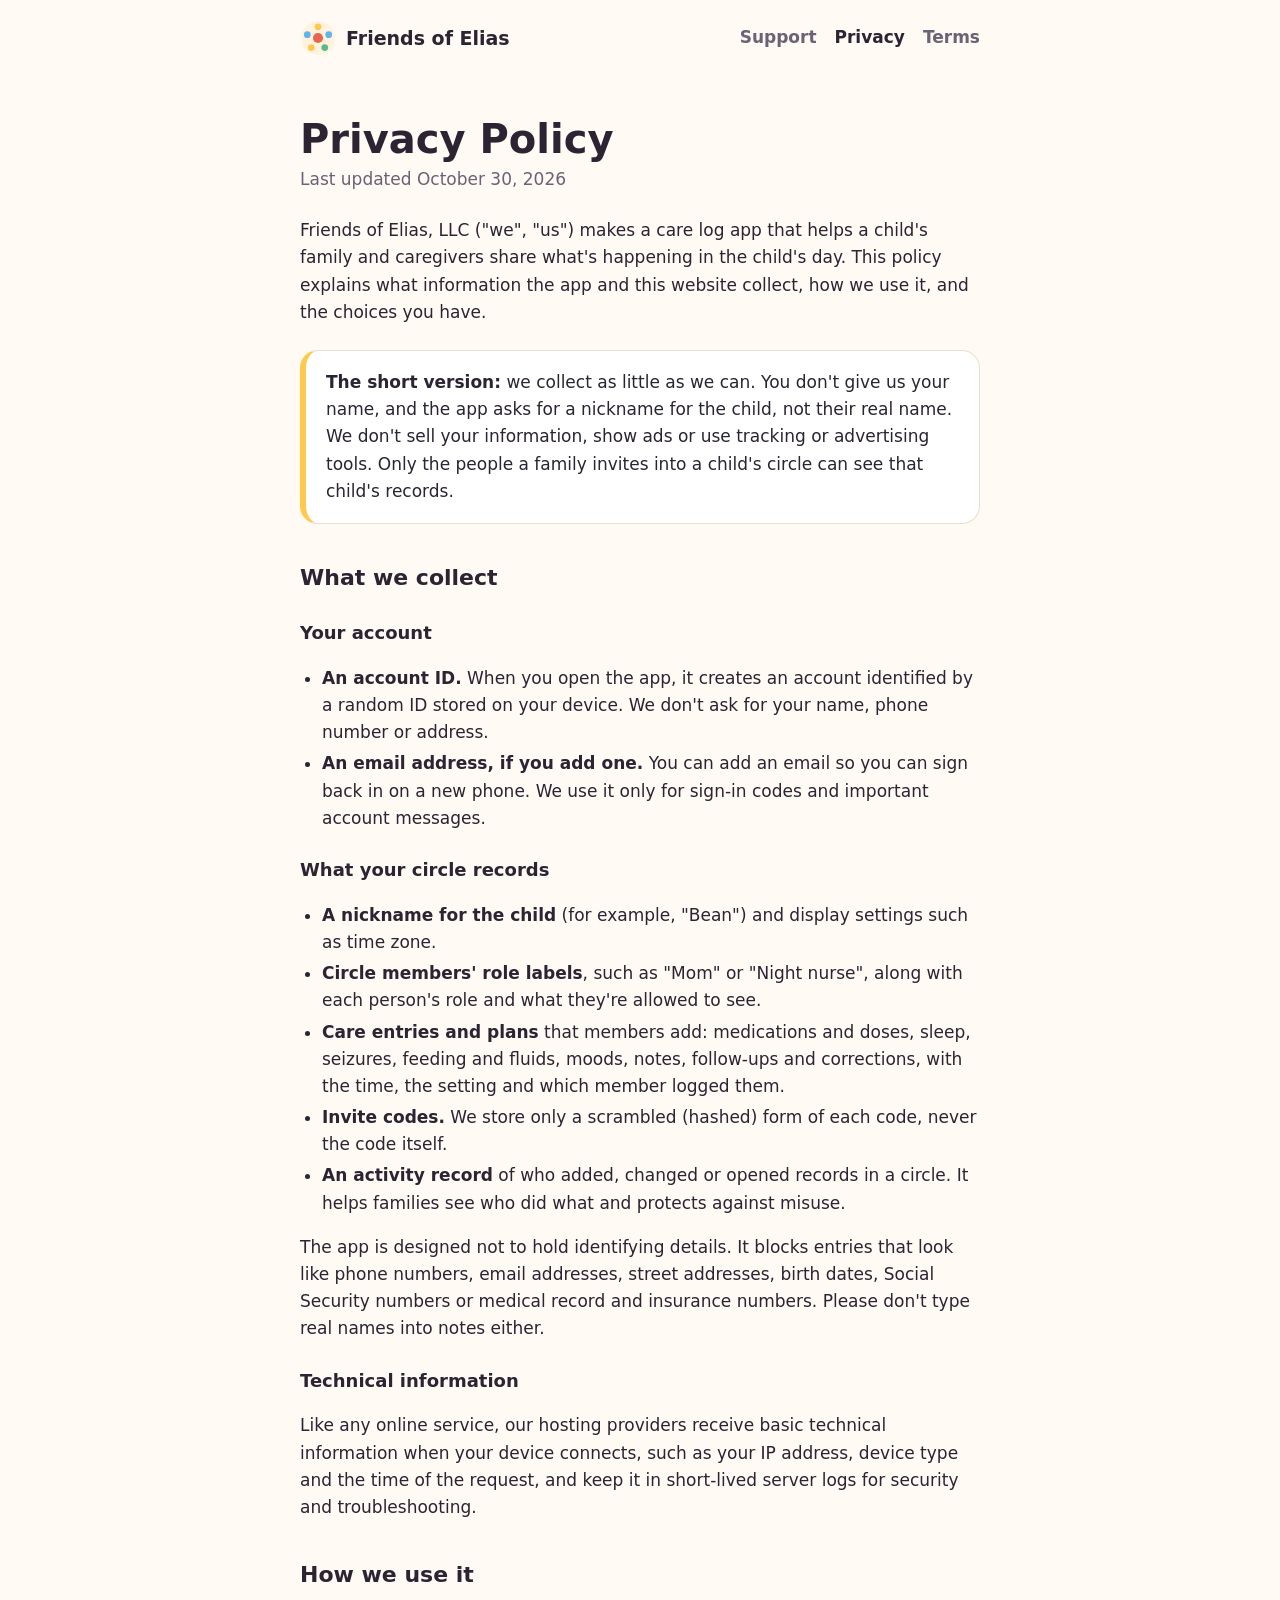
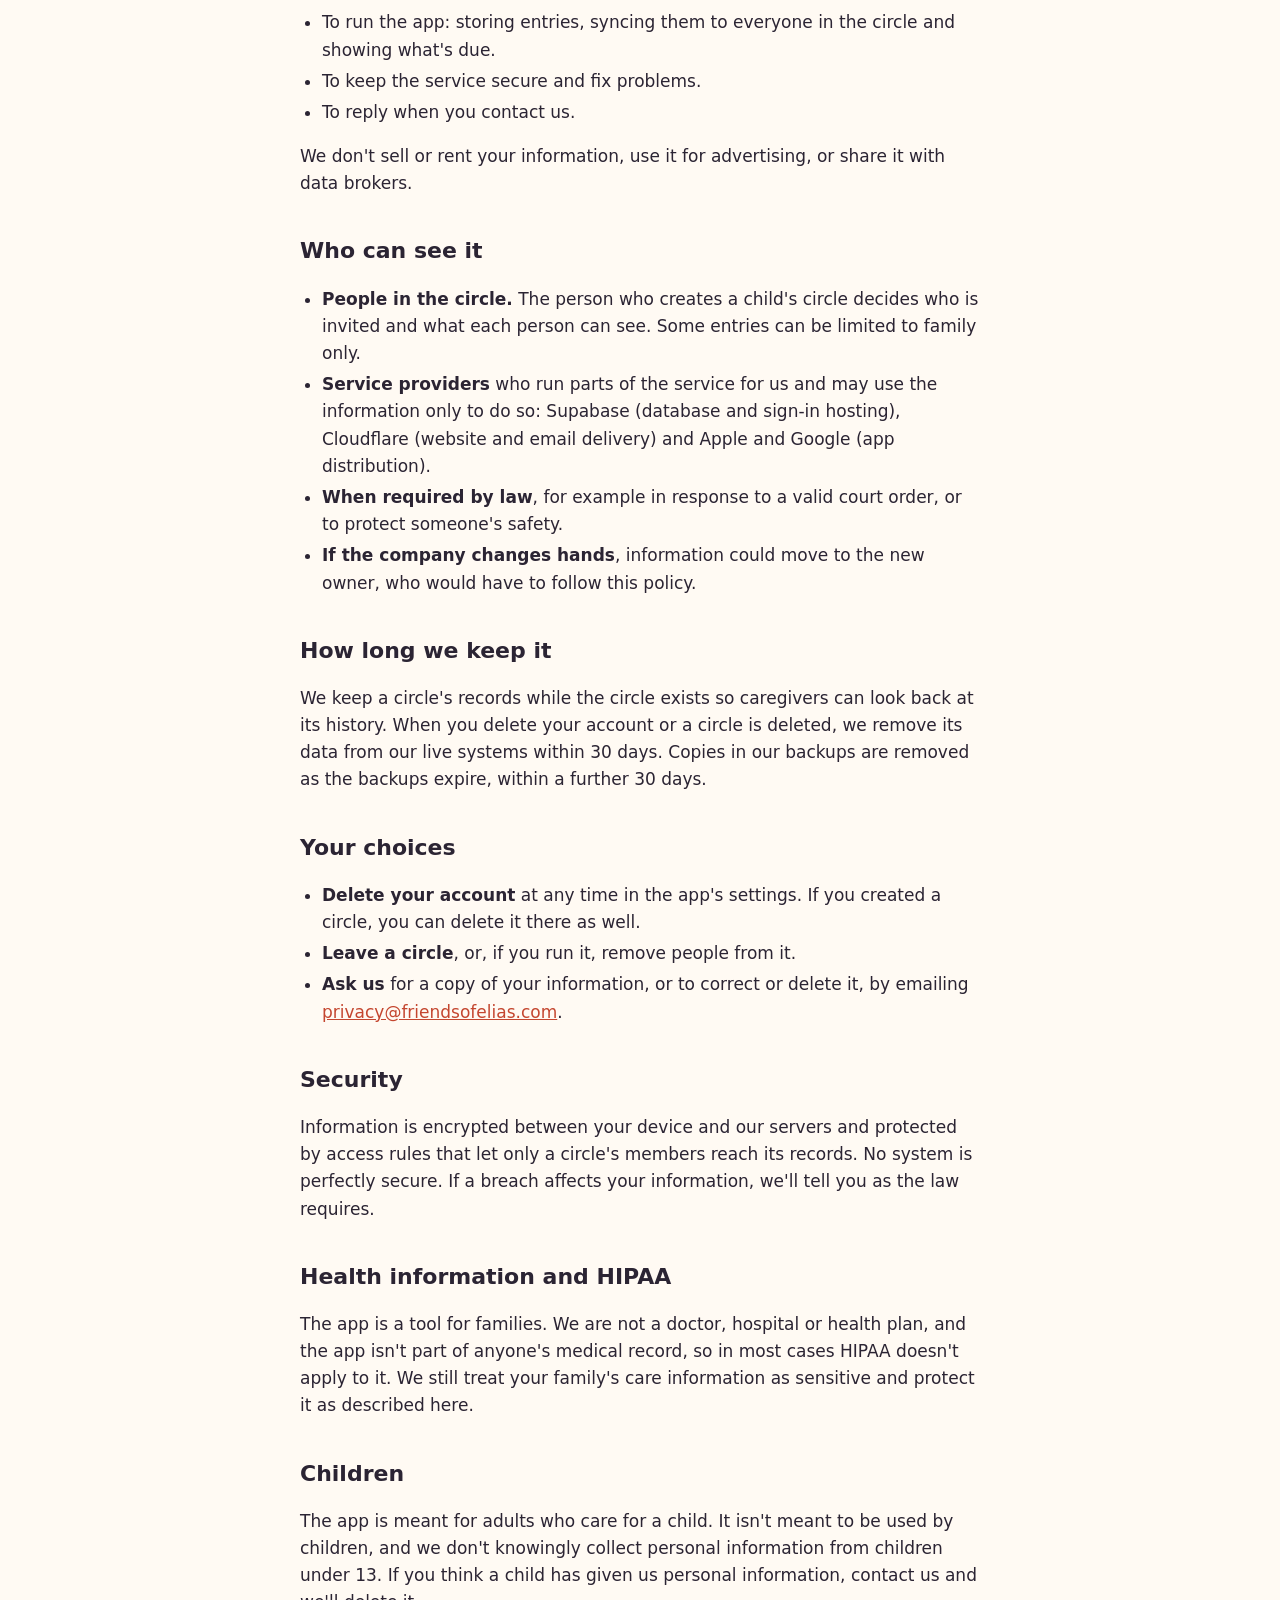
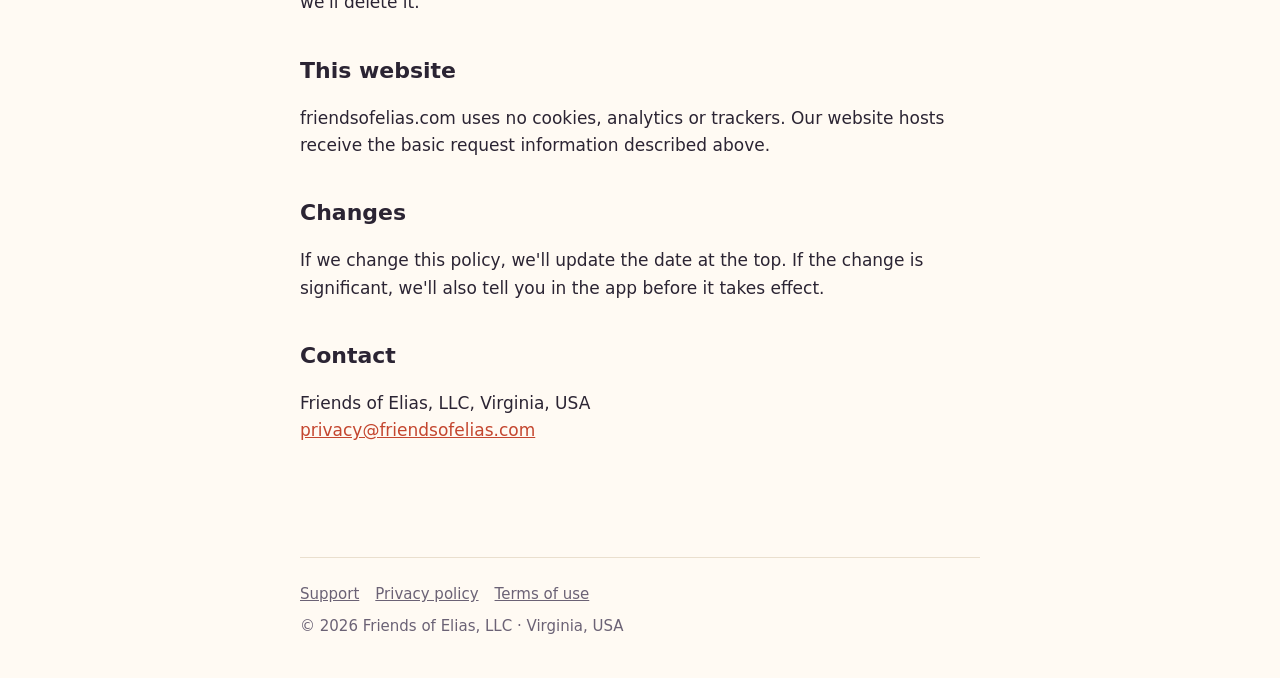
==== privacy/index.html @ a3c77271 "Add the Friends of Elias website: home, support, privacy policy and terms" ====
<!doctype html>
<html lang="en">
<head>
  <meta charset="utf-8">
  <meta name="viewport" content="width=device-width, initial-scale=1">
  <title>Privacy Policy · Friends of Elias</title>
  <meta name="description" content="How the Friends of Elias care app handles your family's information.">
  <link rel="icon" href="/favicon.svg" type="image/svg+xml">
  <link rel="stylesheet" href="/styles.css">
</head>
<body>
  <div class="wrap">
    <header class="site">
      <a class="brand" href="/"><img src="/favicon.svg" alt="" width="36" height="36">Friends of Elias</a>
      <nav class="site" aria-label="Main">
        <a href="/support/">Support</a>
        <a href="/privacy/" aria-current="page">Privacy</a>
        <a href="/terms/">Terms</a>
      </nav>
    </header>

    <main class="doc">
      <h1>Privacy Policy</h1>
      <p class="updated">Last updated October 30, 2026</p>

      <p>Friends of Elias, LLC ("we", "us") makes a care log app that helps a child's family and
        caregivers share what's happening in the child's day. This policy explains what information
        the app and this website collect, how we use it, and the choices you have.</p>

      <div class="callout">
        <p><strong>The short version:</strong> we collect as little as we can. You don't give us your
          name, and the app asks for a nickname for the child, not their real name. We don't sell
          your information, show ads or use tracking or advertising tools. Only the people a family
          invites into a child's circle can see that child's records.</p>
      </div>

      <h2>What we collect</h2>
      <h3>Your account</h3>
      <ul>
        <li><strong>An account ID.</strong> When you open the app, it creates an account identified
          by a random ID stored on your device. We don't ask for your name, phone number or address.</li>
        <li><strong>An email address, if you add one.</strong> You can add an email so you can sign
          back in on a new phone. We use it only for sign-in codes and important account messages.</li>
      </ul>

      <h3>What your circle records</h3>
      <ul>
        <li><strong>A nickname for the child</strong> (for example, "Bean") and display settings
          such as time zone.</li>
        <li><strong>Circle members' role labels</strong>, such as "Mom" or "Night nurse", along with
          each person's role and what they're allowed to see.</li>
        <li><strong>Care entries and plans</strong> that members add: medications and doses, sleep,
          seizures, feeding and fluids, moods, notes, follow-ups and corrections, with the time, the
          setting and which member logged them.</li>
        <li><strong>Invite codes.</strong> We store only a scrambled (hashed) form of each code, never
          the code itself.</li>
        <li><strong>An activity record</strong> of who added, changed or opened records in a circle.
          It helps families see who did what and protects against misuse.</li>
      </ul>
      <p>The app is designed not to hold identifying details. It blocks entries that look like
        phone numbers, email addresses, street addresses, birth dates, Social Security numbers or
        medical record and insurance numbers. Please don't type real names into notes either.</p>

      <h3>Technical information</h3>
      <p>Like any online service, our hosting providers receive basic technical information when
        your device connects, such as your IP address, device type and the time of the request,
        and keep it in short-lived server logs for security and troubleshooting.</p>

      <h2>How we use it</h2>
      <ul>
        <li>To run the app: storing entries, syncing them to everyone in the circle and showing
          what's due.</li>
        <li>To keep the service secure and fix problems.</li>
        <li>To reply when you contact us.</li>
      </ul>
      <p>We don't sell or rent your information, use it for advertising, or share it with data
        brokers.</p>

      <h2>Who can see it</h2>
      <ul>
        <li><strong>People in the circle.</strong> The person who creates a child's circle decides
          who is invited and what each person can see. Some entries can be limited to family only.</li>
        <li><strong>Service providers</strong> who run parts of the service for us and may use the
          information only to do so: Supabase (database and sign-in hosting), Cloudflare (website and
          email delivery) and Apple and Google (app distribution).</li>
        <li><strong>When required by law</strong>, for example in response to a valid court order, or
          to protect someone's safety.</li>
        <li><strong>If the company changes hands</strong>, information could move to the new owner,
          who would have to follow this policy.</li>
      </ul>

      <h2>How long we keep it</h2>
      <p>We keep a circle's records while the circle exists so caregivers can look back at its
        history. When you delete your account or a circle is deleted, we remove its data from our
        live systems within 30 days. Copies in our backups are removed as the backups expire, within
        a further 30 days.</p>

      <h2>Your choices</h2>
      <ul>
        <li><strong>Delete your account</strong> at any time in the app's settings. If you created a
          circle, you can delete it there as well.</li>
        <li><strong>Leave a circle</strong>, or, if you run it, remove people from it.</li>
        <li><strong>Ask us</strong> for a copy of your information, or to correct or delete it, by
          emailing <a href="mailto:privacy@friendsofelias.com">privacy@friendsofelias.com</a>.</li>
      </ul>

      <h2>Security</h2>
      <p>Information is encrypted between your device and our servers and protected by access
        rules that let only a circle's members reach its records. No system is perfectly secure.
        If a breach affects your information, we'll tell you as the law requires.</p>

      <h2>Health information and HIPAA</h2>
      <p>The app is a tool for families. We are not a doctor, hospital or health plan, and the app
        isn't part of anyone's medical record, so in most cases HIPAA doesn't apply to it. We still
        treat your family's care information as sensitive and protect it as described here.</p>

      <h2>Children</h2>
      <p>The app is meant for adults who care for a child. It isn't meant to be used by children,
        and we don't knowingly collect personal information from children under 13. If you think a
        child has given us personal information, contact us and we'll delete it.</p>

      <h2>This website</h2>
      <p>friendsofelias.com uses no cookies, analytics or trackers. Our website hosts receive the
        basic request information described above.</p>

      <h2>Changes</h2>
      <p>If we change this policy, we'll update the date at the top. If the change is significant,
        we'll also tell you in the app before it takes effect.</p>

      <h2>Contact</h2>
      <p>Friends of Elias, LLC, Virginia, USA<br>
        <a href="mailto:privacy@friendsofelias.com">privacy@friendsofelias.com</a></p>
    </main>

    <footer class="site">
      <nav aria-label="Footer">
        <a href="/support/">Support</a>
        <a href="/privacy/">Privacy policy</a>
        <a href="/terms/">Terms of use</a>
      </nav>
      <div>© 2026 Friends of Elias, LLC · Virginia, USA</div>
    </footer>
  </div>
</body>
</html>
---- styles.css ----
:root {
  --bg: #fffaf3;
  --surface: #ffffff;
  --text: #2b2433;
  --muted: #6b6275;
  --border: #eadfce;
  --accent: #e8664f;
  --accent-text: #ffffff;
  --sun: #ffc94d;
  --sky: #5fb4e8;
  --leaf: #59b98a;
  --link: #c4462f;
  --radius: 18px;
  color-scheme: light dark;
}

@media (prefers-color-scheme: dark) {
  :root {
    --bg: #1d1a22;
    --surface: #26222c;
    --text: #f4eee6;
    --muted: #b3a9bc;
    --border: #3a3442;
    --accent: #f07a64;
    --accent-text: #1d1a22;
    --link: #ff9a85;
  }
}

* { box-sizing: border-box; }

html { -webkit-text-size-adjust: 100%; }

body {
  margin: 0;
  background: var(--bg);
  color: var(--text);
  font-family: ui-rounded, "SF Pro Rounded", system-ui, -apple-system, "Segoe UI", Roboto, sans-serif;
  font-size: 17px;
  line-height: 1.6;
}

a { color: var(--link); }

.wrap { max-width: 720px; margin: 0 auto; padding: 0 20px; }

header.site {
  display: flex; align-items: center; justify-content: space-between; gap: 16px;
  padding: 20px 0; flex-wrap: wrap;
}
.brand { display: flex; align-items: center; gap: 10px; color: var(--text); text-decoration: none; font-weight: 800; font-size: 19px; }
.brand img { width: 36px; height: 36px; flex: none; }
nav.site { display: flex; gap: 18px; flex-wrap: wrap; }
nav.site a { color: var(--muted); text-decoration: none; font-weight: 600; }
nav.site a:hover, nav.site a[aria-current="page"] { color: var(--text); }

.hero { padding: 48px 0 32px; }
.hero h1 { font-size: clamp(34px, 7vw, 52px); line-height: 1.1; margin: 0 0 16px; letter-spacing: -0.02em; }
.hero p { font-size: 20px; color: var(--muted); margin: 0; max-width: 34em; }
.dots { display: inline-flex; gap: 6px; margin-bottom: 20px; }
.dots span { width: 12px; height: 12px; border-radius: 50%; }

.cards { display: grid; gap: 16px; grid-template-columns: repeat(auto-fit, minmax(200px, 1fr)); margin: 32px 0; }
.card { background: var(--surface); border: 1px solid var(--border); border-radius: var(--radius); padding: 20px; }
.card h3 { margin: 0 0 6px; font-size: 18px; }
.card p { margin: 0; color: var(--muted); font-size: 16px; }

.callout { background: var(--surface); border: 1px solid var(--border); border-left: 6px solid var(--sun); border-radius: var(--radius); padding: 18px 20px; margin: 24px 0; }
.callout p { margin: 0; }

.button {
  display: inline-block; background: var(--accent); color: var(--accent-text); text-decoration: none;
  font-weight: 700; padding: 12px 22px; border-radius: 999px;
}

main.doc { padding: 24px 0 48px; }
main.doc h1 { font-size: clamp(30px, 6vw, 40px); line-height: 1.15; margin: 16px 0 4px; }
main.doc .updated { color: var(--muted); margin: 0 0 24px; }
main.doc h2 { font-size: 22px; margin: 36px 0 8px; }
main.doc h3 { font-size: 18px; margin: 24px 0 6px; }
main.doc ul { padding-left: 22px; }
main.doc li { margin: 4px 0; }

footer.site { border-top: 1px solid var(--border); margin-top: 48px; padding: 24px 0 40px; color: var(--muted); font-size: 15px; }
footer.site nav { display: flex; gap: 16px; flex-wrap: wrap; margin-bottom: 8px; }
footer.site a { color: var(--muted); }
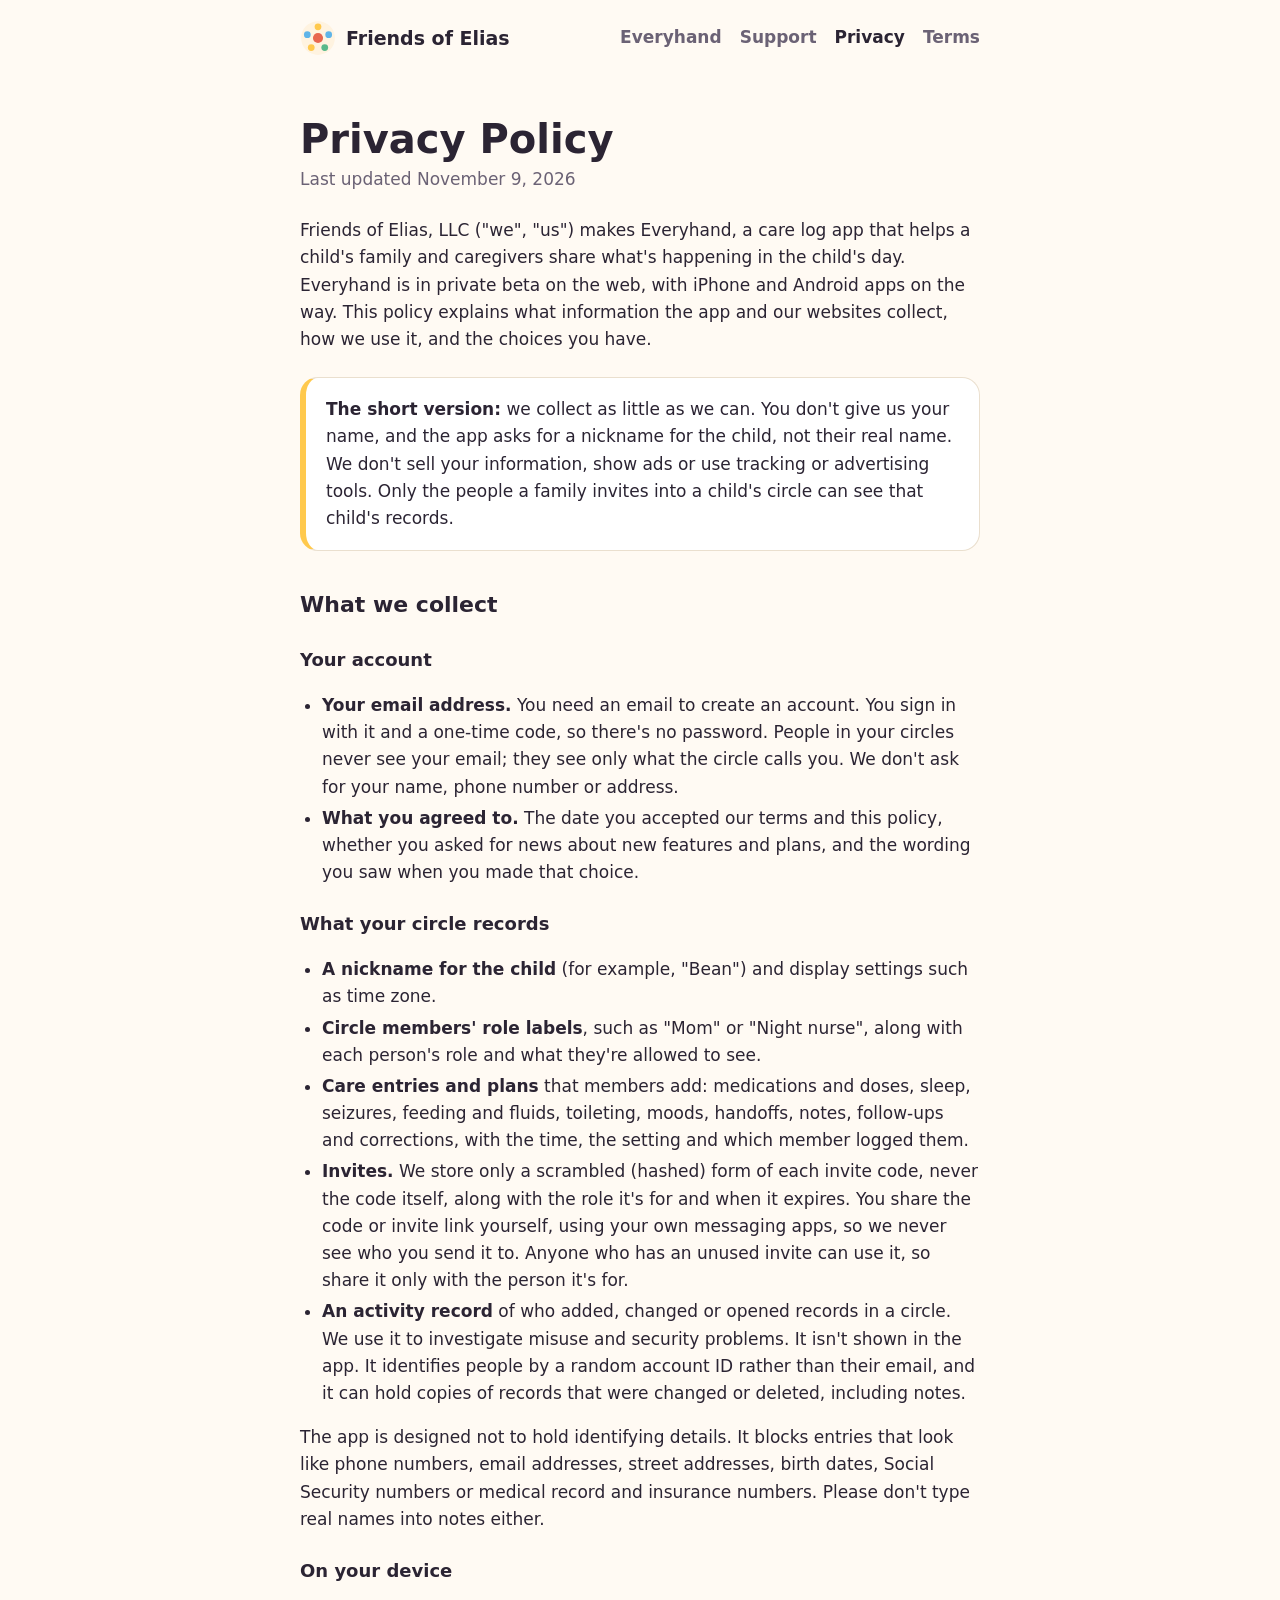
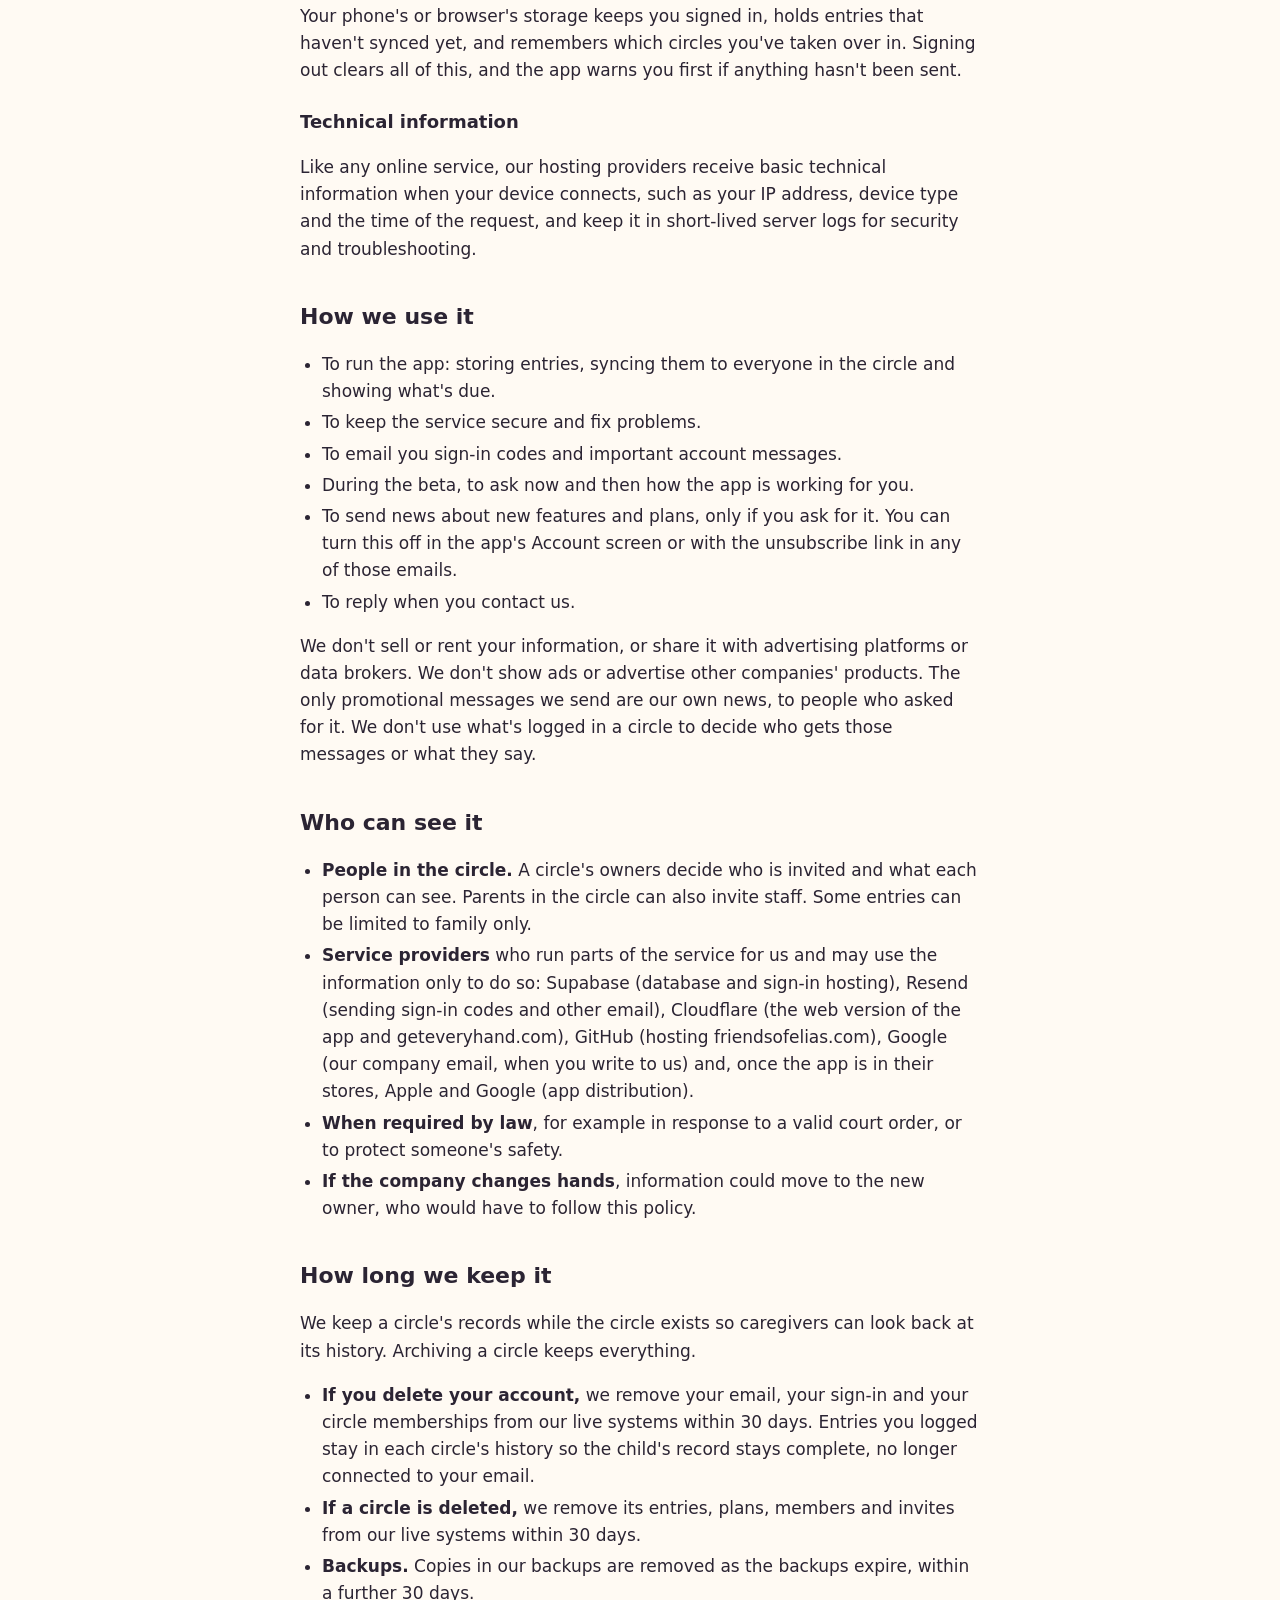
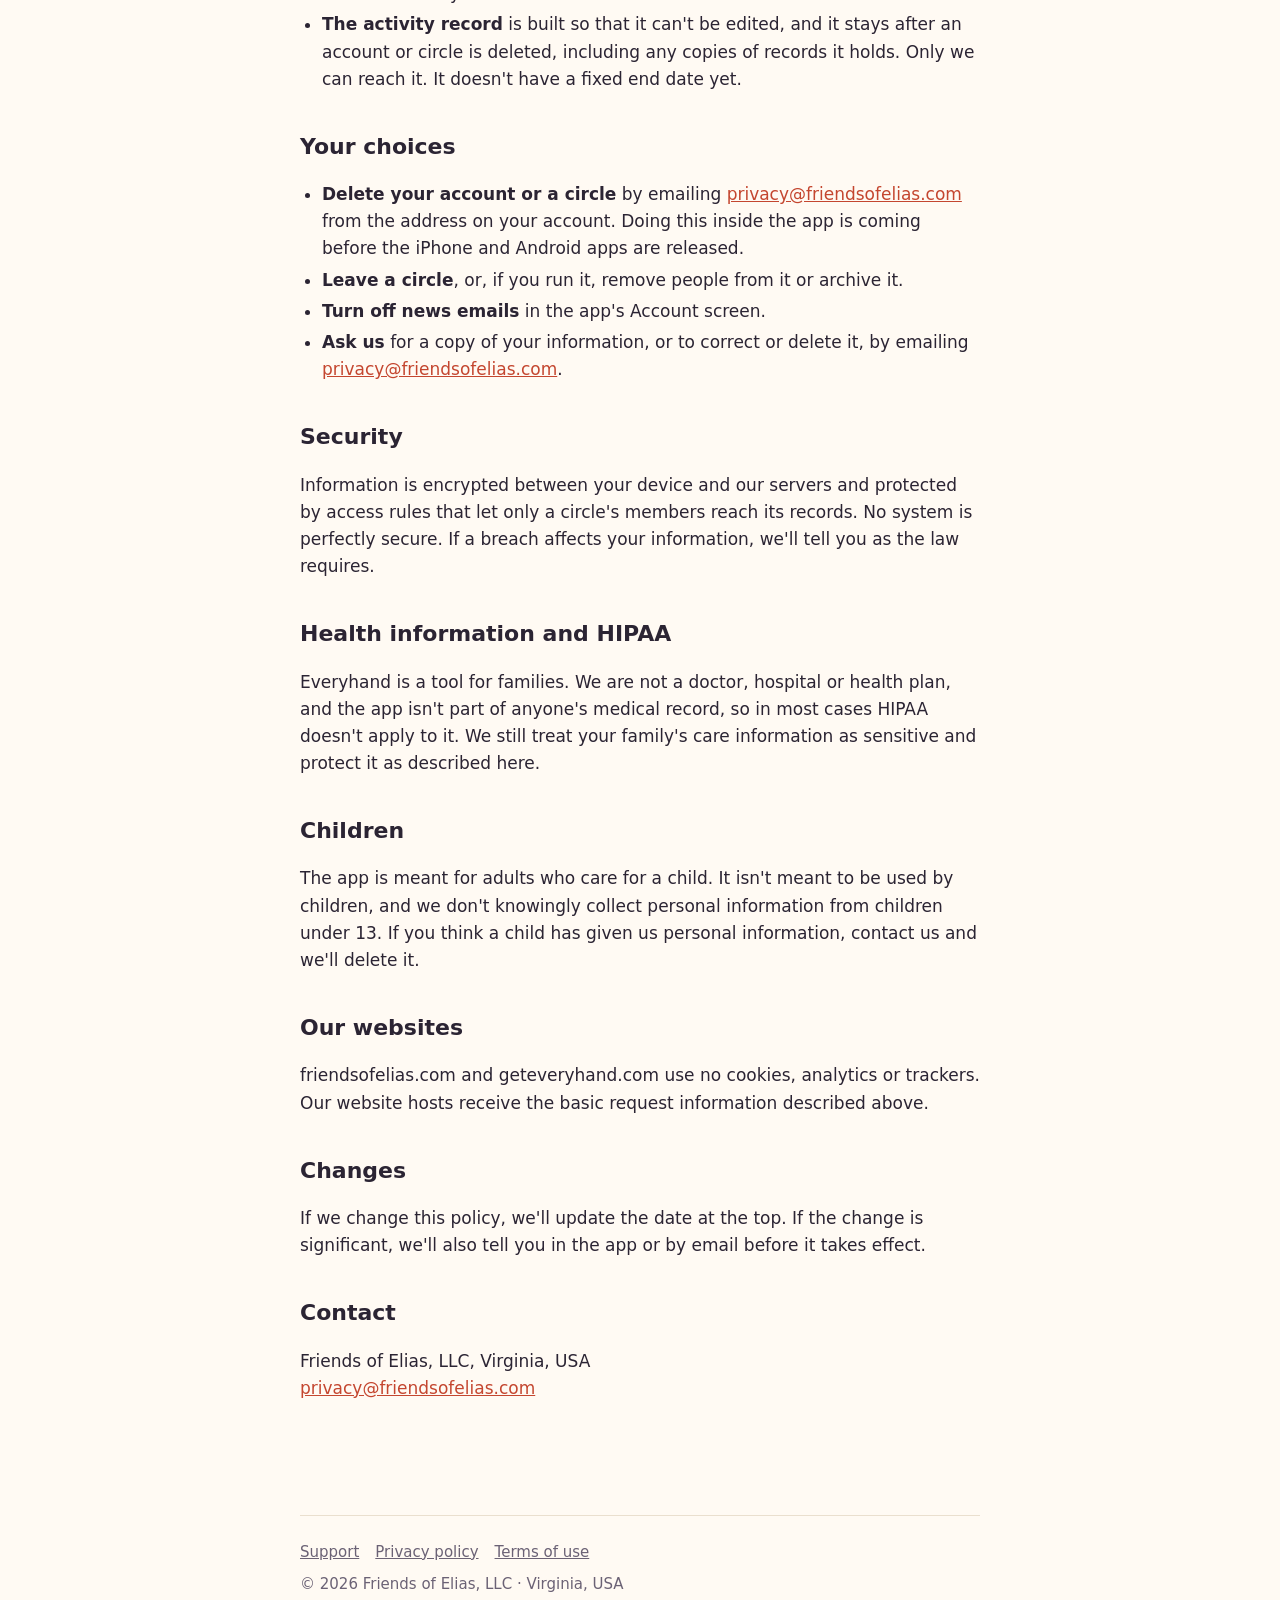
==== commit d5778b28: "Name Everyhand across the site, and correct the privacy policy The live policy still described the o" ====
--- a/privacy/index.html
+++ b/privacy/index.html
@@ -4,7 +4,7 @@
   <meta charset="utf-8">
   <meta name="viewport" content="width=device-width, initial-scale=1">
   <title>Privacy Policy · Friends of Elias</title>
-  <meta name="description" content="How the Friends of Elias care app handles your family's information.">
+  <meta name="description" content="How Everyhand, the care log app from Friends of Elias, handles your family's information.">
   <link rel="icon" href="/favicon.svg" type="image/svg+xml">
   <link rel="stylesheet" href="/styles.css">
 </head>
@@ -13,6 +13,7 @@
     <header class="site">
       <a class="brand" href="/"><img src="/favicon.svg" alt="" width="36" height="36">Friends of Elias</a>
       <nav class="site" aria-label="Main">
+        <a href="https://geteveryhand.com/">Everyhand</a>
         <a href="/support/">Support</a>
         <a href="/privacy/" aria-current="page">Privacy</a>
         <a href="/terms/">Terms</a>
@@ -21,11 +22,12 @@
 
     <main class="doc">
       <h1>Privacy Policy</h1>
-      <p class="updated">Last updated October 30, 2026</p>
+      <p class="updated">Last updated November 9, 2026</p>
 
-      <p>Friends of Elias, LLC ("we", "us") makes a care log app that helps a child's family and
-        caregivers share what's happening in the child's day. This policy explains what information
-        the app and this website collect, how we use it, and the choices you have.</p>
+      <p>Friends of Elias, LLC ("we", "us") makes Everyhand, a care log app that helps a child's
+        family and caregivers share what's happening in the child's day. Everyhand is in private
+        beta on the web, with iPhone and Android apps on the way. This policy explains what
+        information the app and our websites collect, how we use it, and the choices you have.</p>
 
       <div class="callout">
         <p><strong>The short version:</strong> we collect as little as we can. You don't give us your
@@ -37,10 +39,13 @@
       <h2>What we collect</h2>
       <h3>Your account</h3>
       <ul>
-        <li><strong>An account ID.</strong> When you open the app, it creates an account identified
-          by a random ID stored on your device. We don't ask for your name, phone number or address.</li>
-        <li><strong>An email address, if you add one.</strong> You can add an email so you can sign
-          back in on a new phone. We use it only for sign-in codes and important account messages.</li>
+        <li><strong>Your email address.</strong> You need an email to create an account. You sign in
+          with it and a one-time code, so there's no password. People in your circles never see your
+          email; they see only what the circle calls you. We don't ask for your name, phone number
+          or address.</li>
+        <li><strong>What you agreed to.</strong> The date you accepted our terms and this policy,
+          whether you asked for news about new features and plans, and the wording you saw when you
+          made that choice.</li>
       </ul>
 
       <h3>What your circle records</h3>
@@ -50,16 +55,26 @@
         <li><strong>Circle members' role labels</strong>, such as "Mom" or "Night nurse", along with
           each person's role and what they're allowed to see.</li>
         <li><strong>Care entries and plans</strong> that members add: medications and doses, sleep,
-          seizures, feeding and fluids, moods, notes, follow-ups and corrections, with the time, the
-          setting and which member logged them.</li>
-        <li><strong>Invite codes.</strong> We store only a scrambled (hashed) form of each code, never
-          the code itself.</li>
+          seizures, feeding and fluids, toileting, moods, handoffs, notes, follow-ups and
+          corrections, with the time, the setting and which member logged them.</li>
+        <li><strong>Invites.</strong> We store only a scrambled (hashed) form of each invite code,
+          never the code itself, along with the role it's for and when it expires. You share the
+          code or invite link yourself, using your own messaging apps, so we never see who you send
+          it to. Anyone who has an unused invite can use it, so share it only with the person it's
+          for.</li>
         <li><strong>An activity record</strong> of who added, changed or opened records in a circle.
-          It helps families see who did what and protects against misuse.</li>
+          We use it to investigate misuse and security problems. It isn't shown in the app. It
+          identifies people by a random account ID rather than their email, and it can hold copies
+          of records that were changed or deleted, including notes.</li>
       </ul>
       <p>The app is designed not to hold identifying details. It blocks entries that look like
         phone numbers, email addresses, street addresses, birth dates, Social Security numbers or
         medical record and insurance numbers. Please don't type real names into notes either.</p>
+
+      <h3>On your device</h3>
+      <p>Your phone's or browser's storage keeps you signed in, holds entries that haven't synced yet,
+        and remembers which circles you've taken over in. Signing out clears all of this, and the app
+        warns you first if anything hasn't been sent.</p>
 
       <h3>Technical information</h3>
       <p>Like any online service, our hosting providers receive basic technical information when
@@ -71,18 +86,27 @@
         <li>To run the app: storing entries, syncing them to everyone in the circle and showing
           what's due.</li>
         <li>To keep the service secure and fix problems.</li>
+        <li>To email you sign-in codes and important account messages.</li>
+        <li>During the beta, to ask now and then how the app is working for you.</li>
+        <li>To send news about new features and plans, only if you ask for it. You can turn this off
+          in the app's Account screen or with the unsubscribe link in any of those emails.</li>
         <li>To reply when you contact us.</li>
       </ul>
-      <p>We don't sell or rent your information, use it for advertising, or share it with data
-        brokers.</p>
+      <p>We don't sell or rent your information, or share it with advertising platforms or data
+        brokers. We don't show ads or advertise other companies' products. The only promotional
+        messages we send are our own news, to people who asked for it. We don't use what's logged in
+        a circle to decide who gets those messages or what they say.</p>
 
       <h2>Who can see it</h2>
       <ul>
-        <li><strong>People in the circle.</strong> The person who creates a child's circle decides
-          who is invited and what each person can see. Some entries can be limited to family only.</li>
+        <li><strong>People in the circle.</strong> A circle's owners decide who is invited and what
+          each person can see. Parents in the circle can also invite staff. Some entries can be
+          limited to family only.</li>
         <li><strong>Service providers</strong> who run parts of the service for us and may use the
-          information only to do so: Supabase (database and sign-in hosting), Cloudflare (website and
-          email delivery) and Apple and Google (app distribution).</li>
+          information only to do so: Supabase (database and sign-in hosting), Resend (sending sign-in
+          codes and other email), Cloudflare (the web version of the app and geteveryhand.com),
+          GitHub (hosting friendsofelias.com), Google (our company email, when you write to us) and,
+          once the app is in their stores, Apple and Google (app distribution).</li>
         <li><strong>When required by law</strong>, for example in response to a valid court order, or
           to protect someone's safety.</li>
         <li><strong>If the company changes hands</strong>, information could move to the new owner,
@@ -91,15 +115,30 @@
 
       <h2>How long we keep it</h2>
       <p>We keep a circle's records while the circle exists so caregivers can look back at its
-        history. When you delete your account or a circle is deleted, we remove its data from our
-        live systems within 30 days. Copies in our backups are removed as the backups expire, within
-        a further 30 days.</p>
+        history. Archiving a circle keeps everything.</p>
+      <ul>
+        <li><strong>If you delete your account,</strong> we remove your email, your sign-in and your
+          circle memberships from our live systems within 30 days. Entries you logged stay in each
+          circle's history so the child's record stays complete, no longer connected to your
+          email.</li>
+        <li><strong>If a circle is deleted,</strong> we remove its entries, plans, members and invites
+          from our live systems within 30 days.</li>
+        <li><strong>Backups.</strong> Copies in our backups are removed as the backups expire, within
+          a further 30 days.</li>
+        <li><strong>The activity record</strong> is built so that it can't be edited, and it stays
+          after an account or circle is deleted, including any copies of records it holds. Only we
+          can reach it. It doesn't have a fixed end date yet.</li>
+      </ul>
 
       <h2>Your choices</h2>
       <ul>
-        <li><strong>Delete your account</strong> at any time in the app's settings. If you created a
-          circle, you can delete it there as well.</li>
-        <li><strong>Leave a circle</strong>, or, if you run it, remove people from it.</li>
+        <li><strong>Delete your account or a circle</strong> by emailing
+          <a href="mailto:privacy@friendsofelias.com">privacy@friendsofelias.com</a> from the address
+          on your account. Doing this inside the app is coming before the iPhone and Android apps
+          are released.</li>
+        <li><strong>Leave a circle</strong>, or, if you run it, remove people from it or archive
+          it.</li>
+        <li><strong>Turn off news emails</strong> in the app's Account screen.</li>
         <li><strong>Ask us</strong> for a copy of your information, or to correct or delete it, by
           emailing <a href="mailto:privacy@friendsofelias.com">privacy@friendsofelias.com</a>.</li>
       </ul>
@@ -110,7 +149,7 @@
         If a breach affects your information, we'll tell you as the law requires.</p>
 
       <h2>Health information and HIPAA</h2>
-      <p>The app is a tool for families. We are not a doctor, hospital or health plan, and the app
+      <p>Everyhand is a tool for families. We are not a doctor, hospital or health plan, and the app
         isn't part of anyone's medical record, so in most cases HIPAA doesn't apply to it. We still
         treat your family's care information as sensitive and protect it as described here.</p>
 
@@ -119,13 +158,13 @@
         and we don't knowingly collect personal information from children under 13. If you think a
         child has given us personal information, contact us and we'll delete it.</p>
 
-      <h2>This website</h2>
-      <p>friendsofelias.com uses no cookies, analytics or trackers. Our website hosts receive the
-        basic request information described above.</p>
+      <h2>Our websites</h2>
+      <p>friendsofelias.com and geteveryhand.com use no cookies, analytics or trackers. Our website
+        hosts receive the basic request information described above.</p>
 
       <h2>Changes</h2>
       <p>If we change this policy, we'll update the date at the top. If the change is significant,
-        we'll also tell you in the app before it takes effect.</p>
+        we'll also tell you in the app or by email before it takes effect.</p>
 
       <h2>Contact</h2>
       <p>Friends of Elias, LLC, Virginia, USA<br>
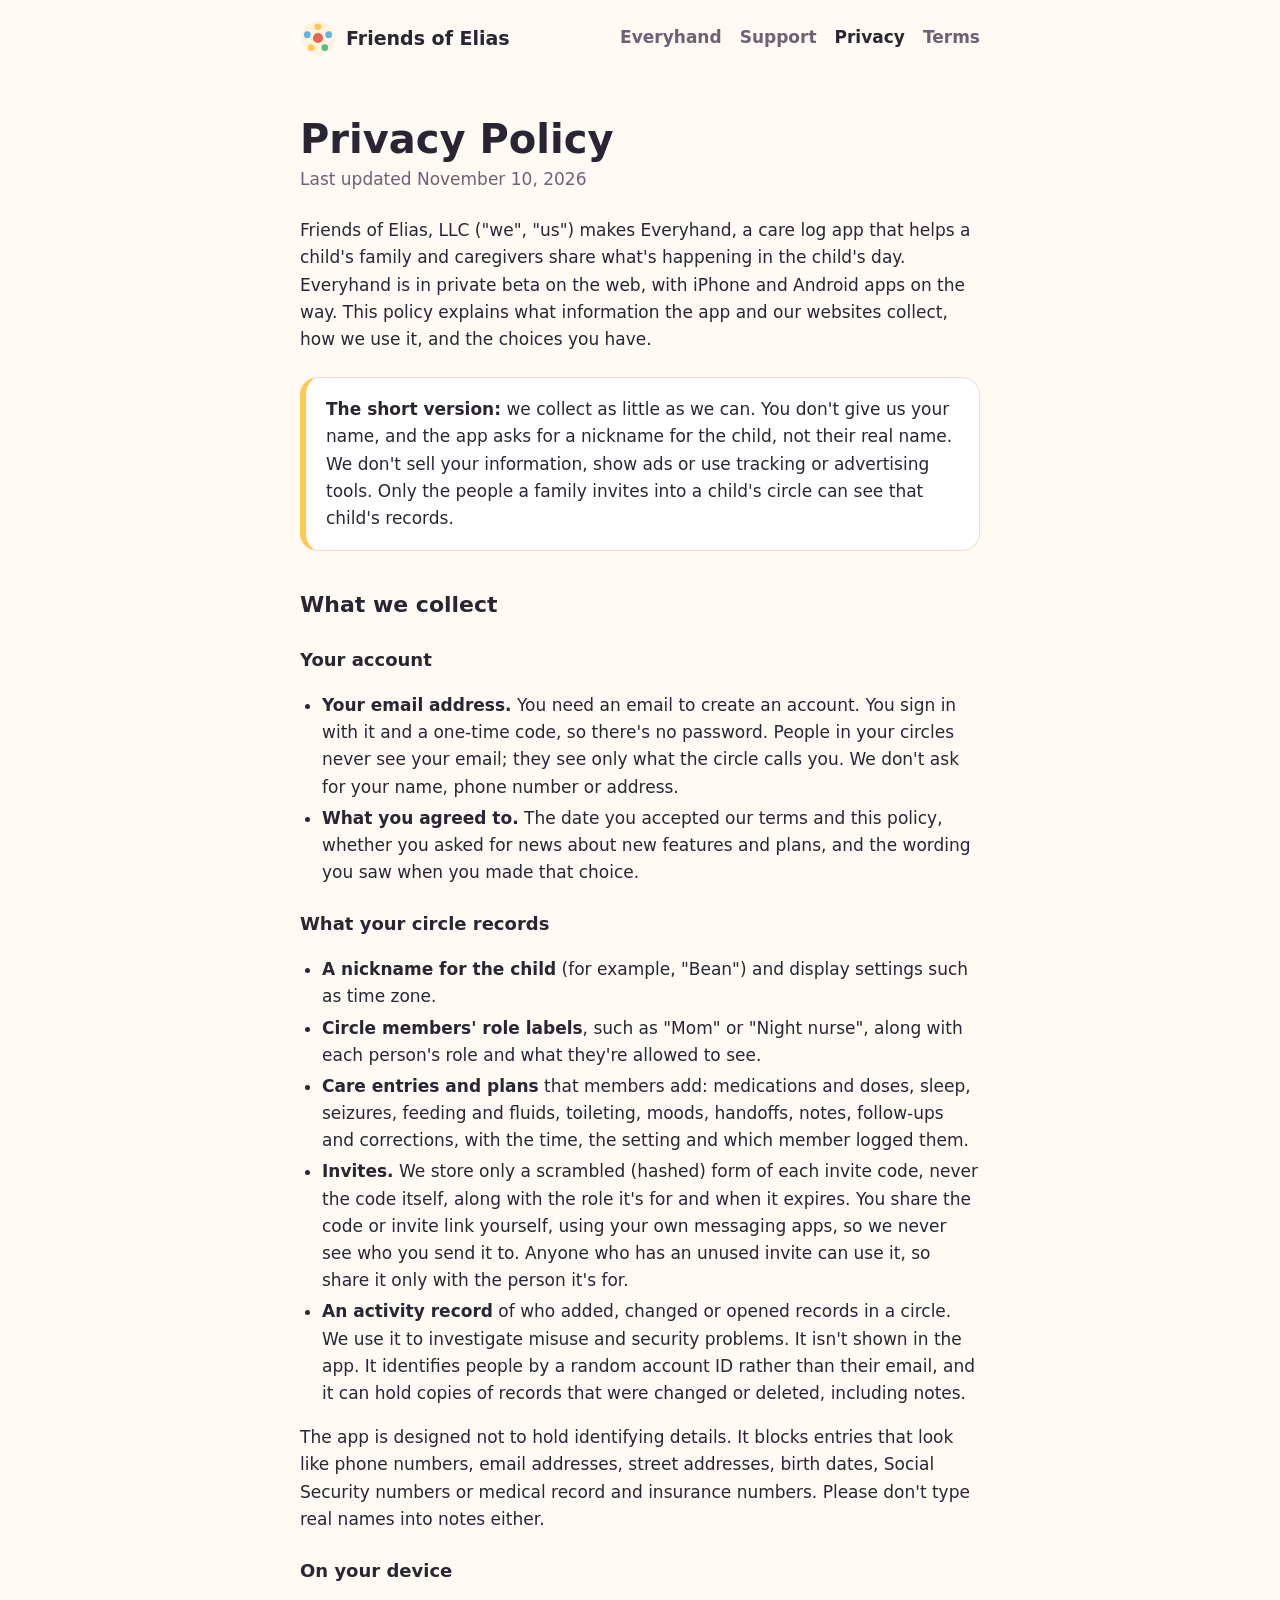
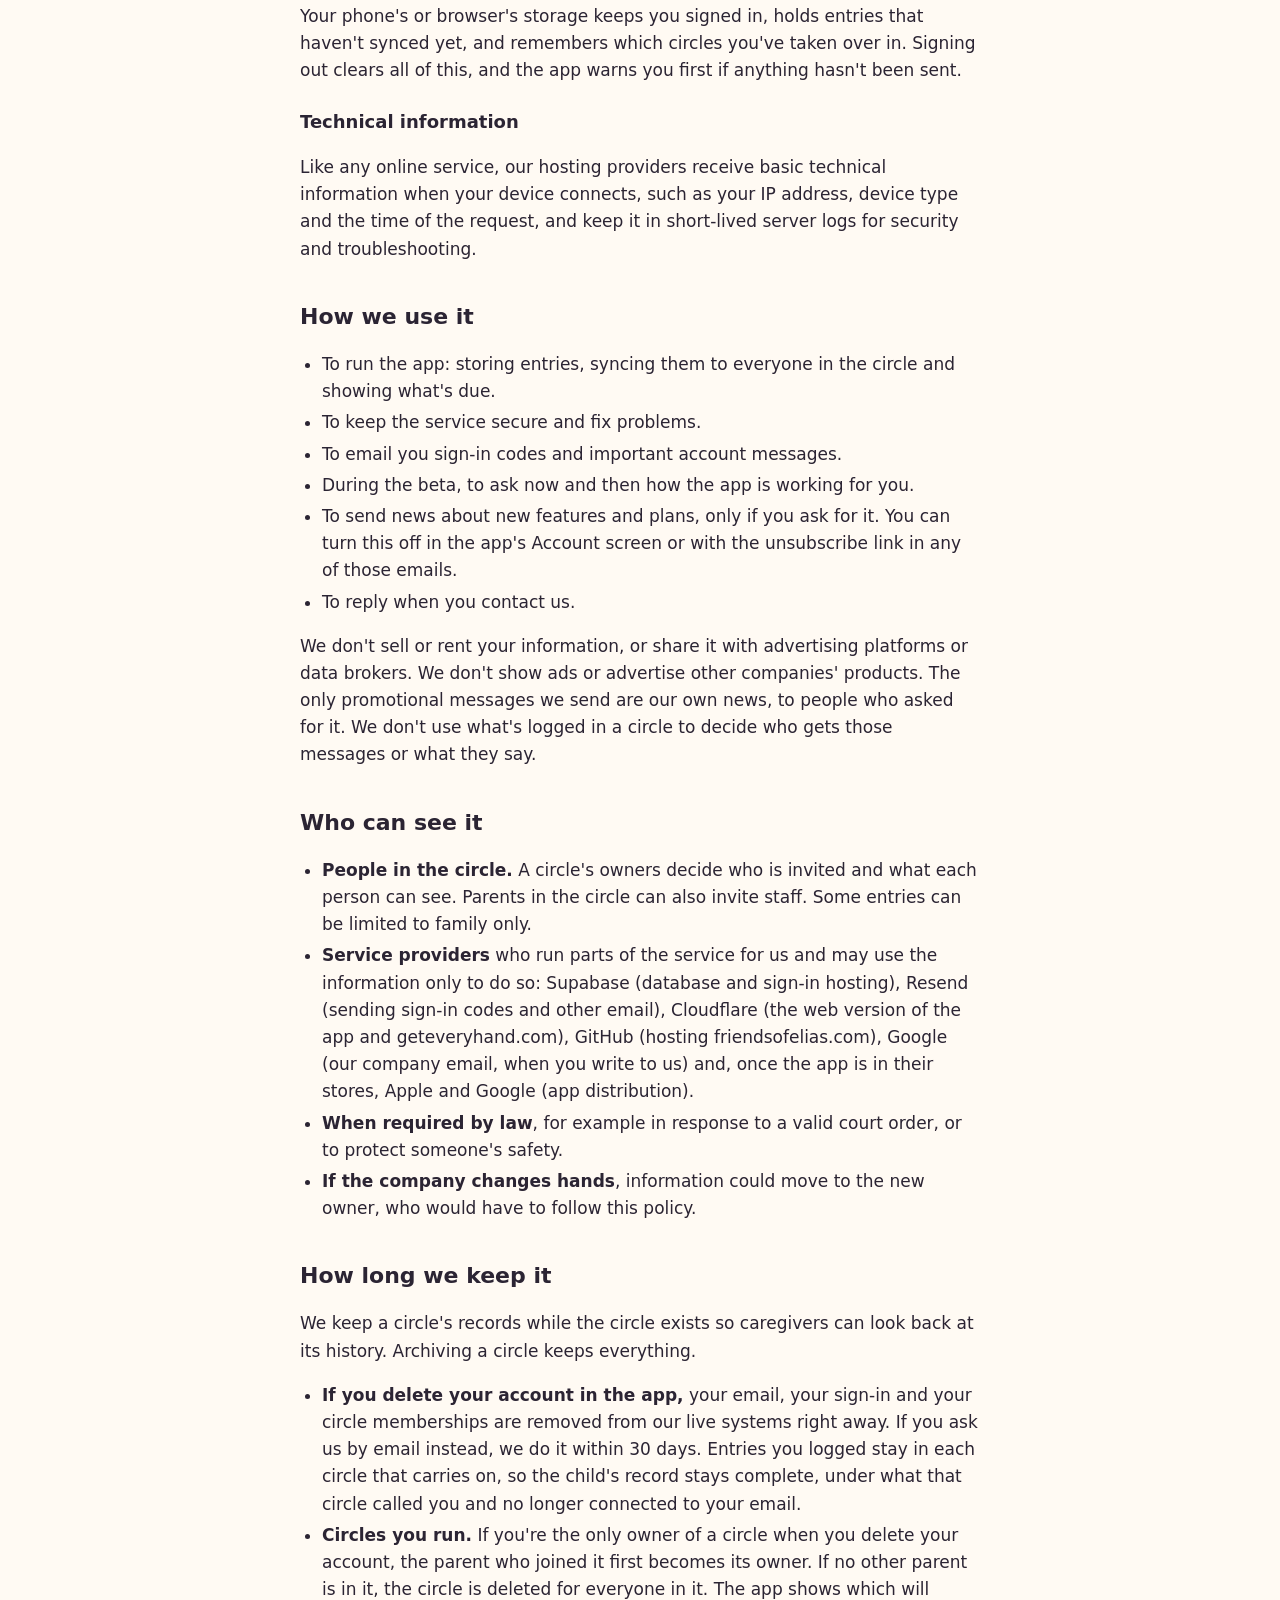
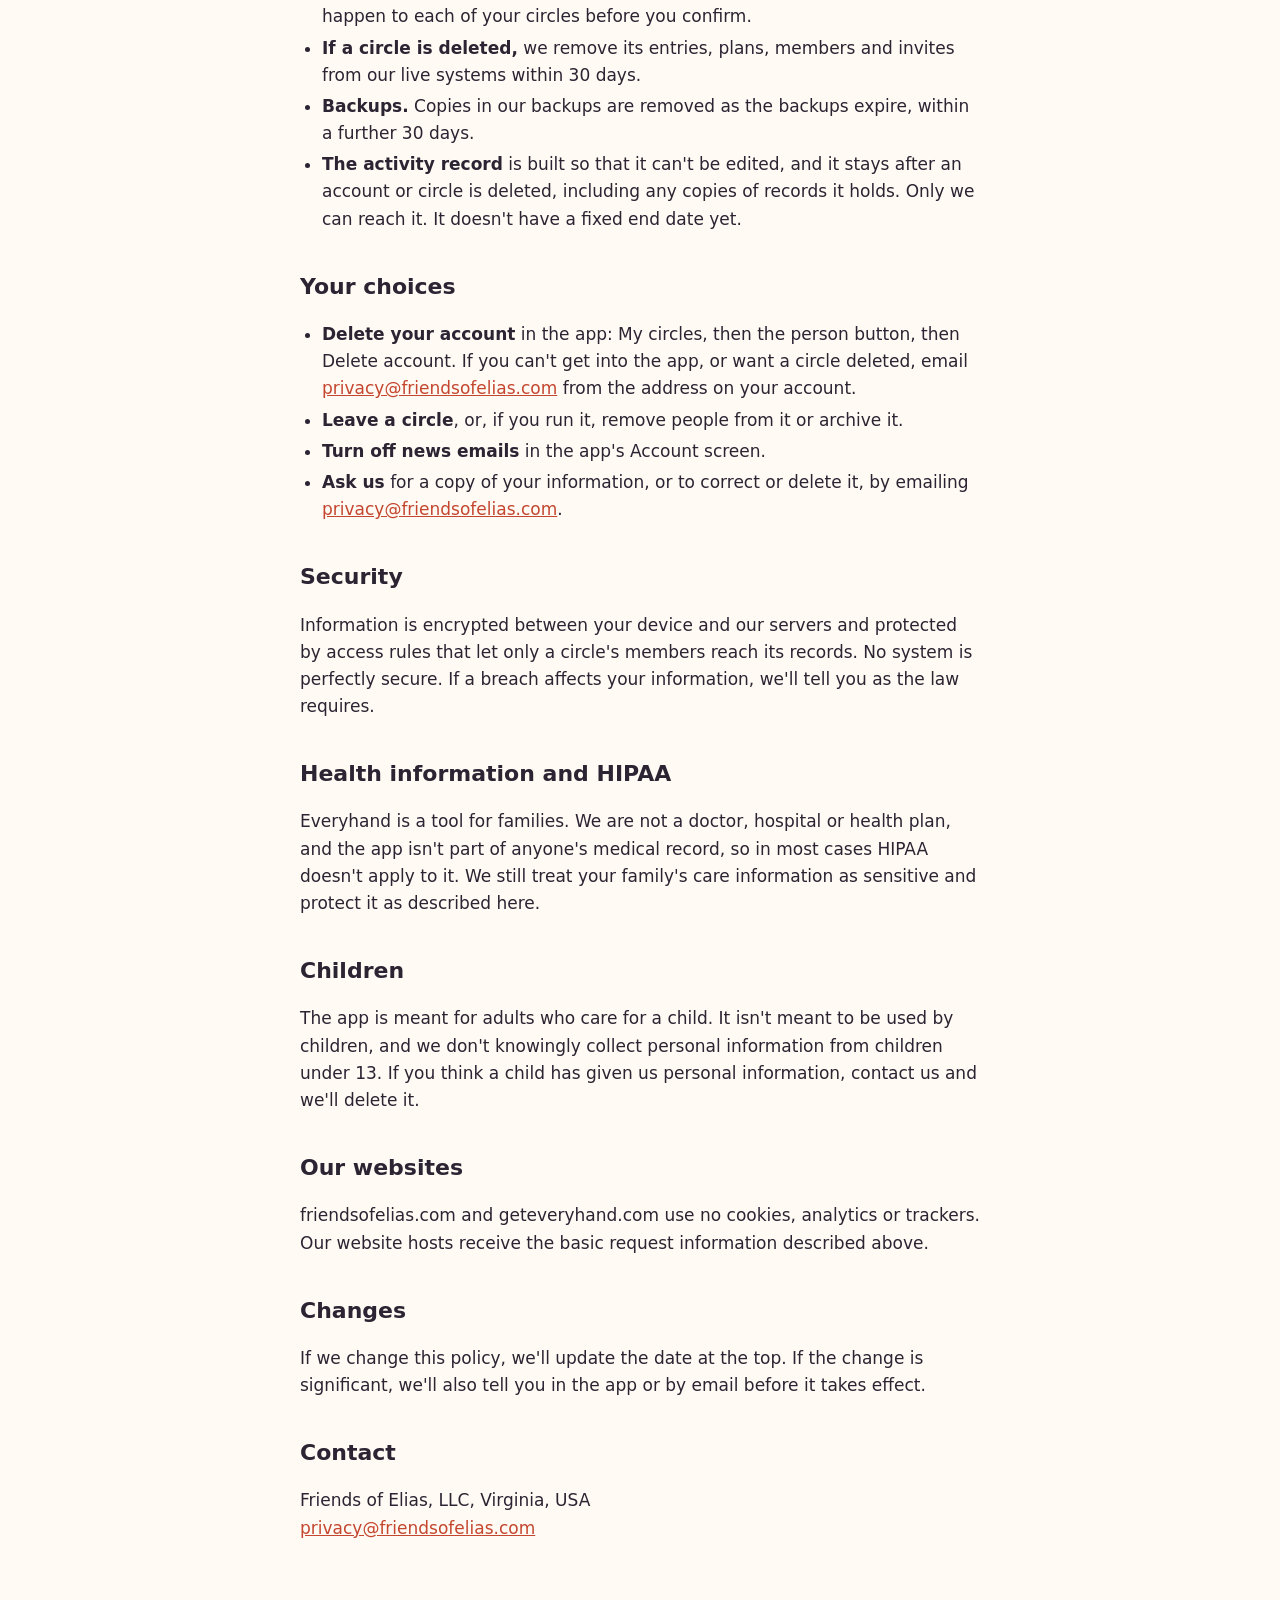
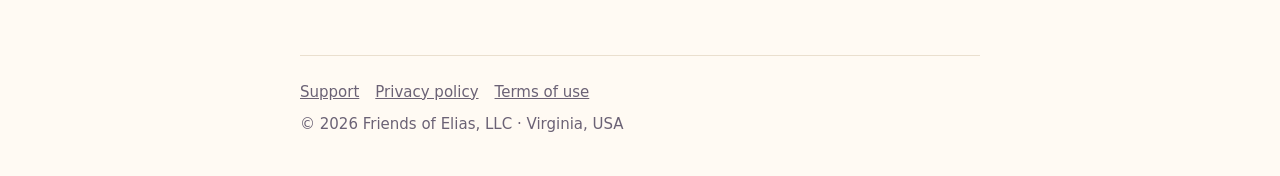
==== commit cd66b032: "Describe deleting an account in the app The app now lets people delete their account themselves (Acc" ====
--- a/privacy/index.html
+++ b/privacy/index.html
@@ -22,7 +22,7 @@
 
     <main class="doc">
       <h1>Privacy Policy</h1>
-      <p class="updated">Last updated November 9, 2026</p>
+      <p class="updated">Last updated November 10, 2026</p>
 
       <p>Friends of Elias, LLC ("we", "us") makes Everyhand, a care log app that helps a child's
         family and caregivers share what's happening in the child's day. Everyhand is in private
@@ -117,10 +117,15 @@
       <p>We keep a circle's records while the circle exists so caregivers can look back at its
         history. Archiving a circle keeps everything.</p>
       <ul>
-        <li><strong>If you delete your account,</strong> we remove your email, your sign-in and your
-          circle memberships from our live systems within 30 days. Entries you logged stay in each
-          circle's history so the child's record stays complete, no longer connected to your
-          email.</li>
+        <li><strong>If you delete your account in the app,</strong> your email, your sign-in and your
+          circle memberships are removed from our live systems right away. If you ask us by email
+          instead, we do it within 30 days. Entries you logged stay in each circle that carries on,
+          so the child's record stays complete, under what that circle called you and no longer
+          connected to your email.</li>
+        <li><strong>Circles you run.</strong> If you're the only owner of a circle when you delete
+          your account, the parent who joined it first becomes its owner. If no other parent is in
+          it, the circle is deleted for everyone in it. The app shows which will happen to each of
+          your circles before you confirm.</li>
         <li><strong>If a circle is deleted,</strong> we remove its entries, plans, members and invites
           from our live systems within 30 days.</li>
         <li><strong>Backups.</strong> Copies in our backups are removed as the backups expire, within
@@ -132,10 +137,10 @@
 
       <h2>Your choices</h2>
       <ul>
-        <li><strong>Delete your account or a circle</strong> by emailing
+        <li><strong>Delete your account</strong> in the app: My circles, then the person button,
+          then Delete account. If you can't get into the app, or want a circle deleted, email
           <a href="mailto:privacy@friendsofelias.com">privacy@friendsofelias.com</a> from the address
-          on your account. Doing this inside the app is coming before the iPhone and Android apps
-          are released.</li>
+          on your account.</li>
         <li><strong>Leave a circle</strong>, or, if you run it, remove people from it or archive
           it.</li>
         <li><strong>Turn off news emails</strong> in the app's Account screen.</li>
